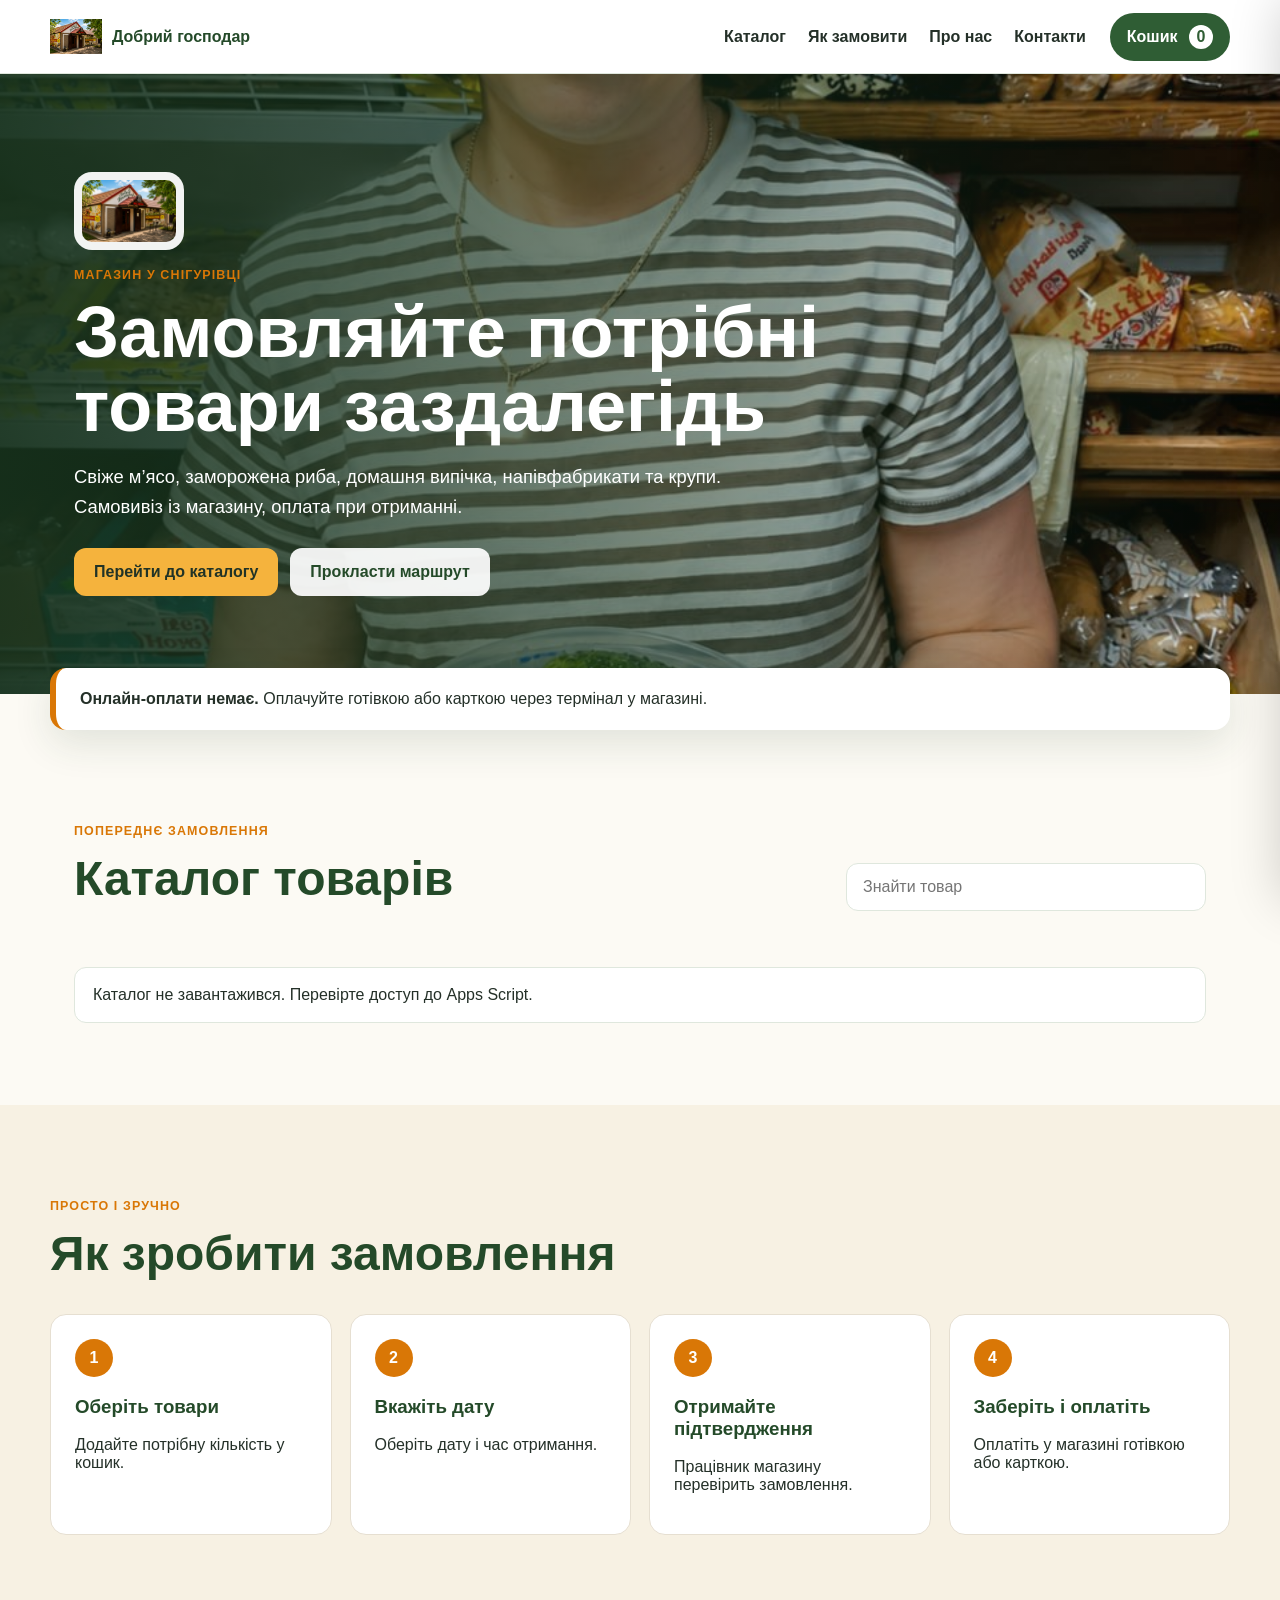
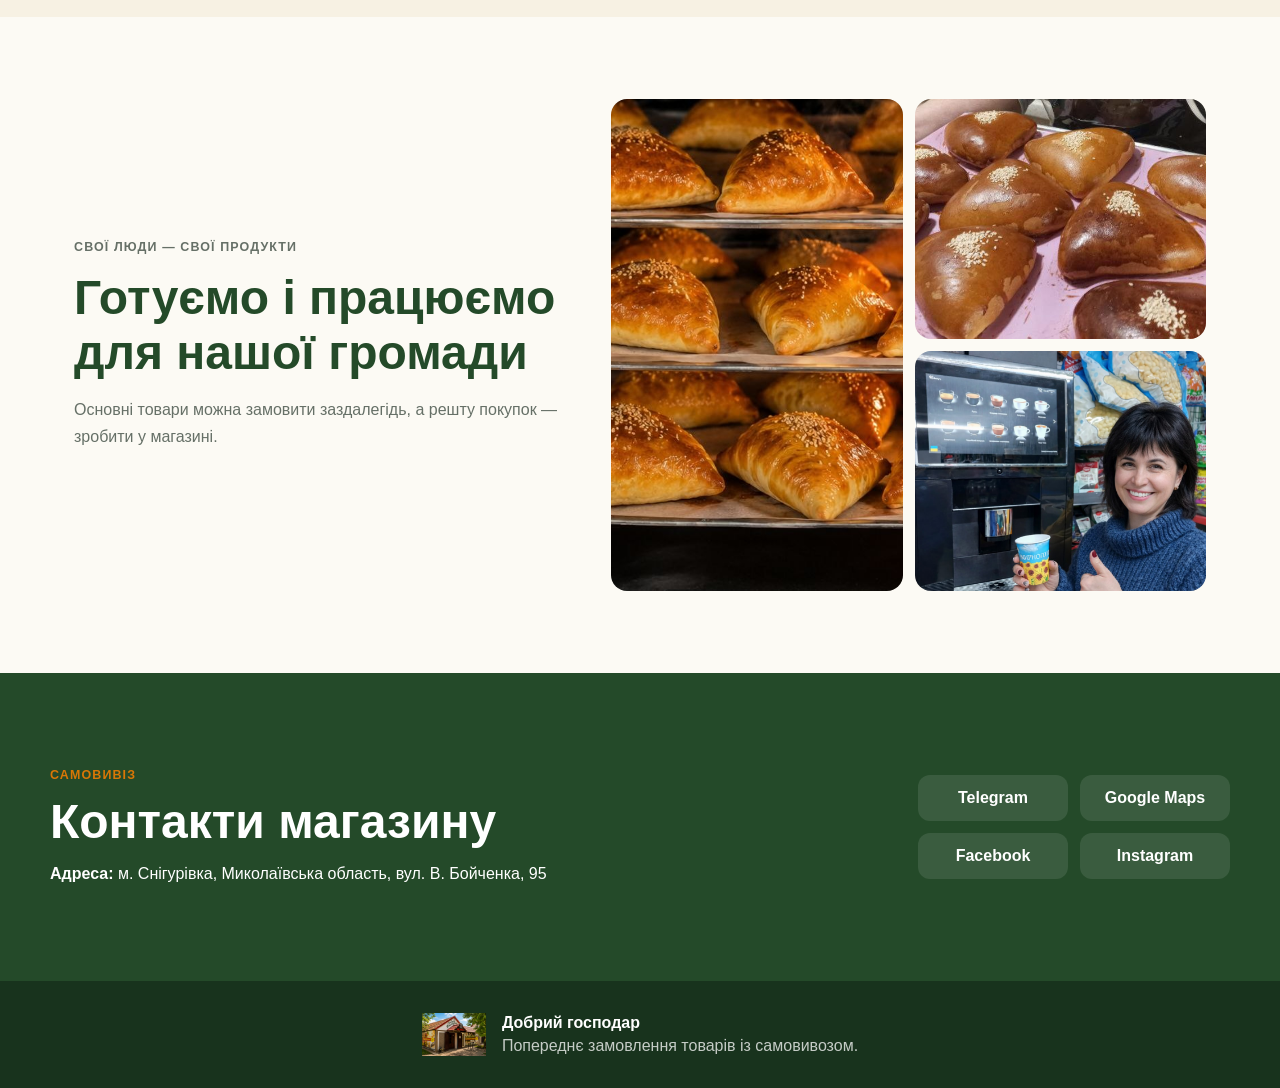
==== index.html @ f9dd35f2 "Перший запуск сайту" ====
<!doctype html>
<html lang="uk">
<head>
  <meta charset="utf-8">
  <meta name="viewport" content="width=device-width, initial-scale=1">
  <meta name="theme-color" content="#244a29">
  <meta name="description" content="Добрий господар — замовлення товарів із самовивозом у Снігурівці.">
  <title>Добрий господар — замовлення товарів</title>
  <link rel="icon" href="assets/logo.png">
  <link rel="apple-touch-icon" href="assets/logo.png">
  <link rel="manifest" href="manifest.json">
  <link rel="stylesheet" href="styles.css">
</head>
<body>
<header class="site-header">
  <a class="brand" href="#top"><img src="assets/logo.png" alt="Логотип"><span>Добрий господар</span></a>
  <nav class="desktop-nav"><a href="#catalog">Каталог</a><a href="#how">Як замовити</a><a href="#about">Про нас</a><a href="#contacts">Контакти</a></nav>
  <button id="cartButton" class="cart-button">Кошик <span id="cartCount">0</span></button>
</header>

<main id="top">
  <section class="hero">
    <img class="hero-image" src="assets/facade.jpg" alt="Фасад магазину">
    <div class="hero-overlay"></div>
    <div class="hero-content">
      <img class="hero-logo" src="assets/logo.png" alt="">
      <p class="eyebrow">Магазин у Снігурівці</p>
      <h1>Замовляйте потрібні товари заздалегідь</h1>
      <p>Свіже м’ясо, заморожена риба, домашня випічка, напівфабрикати та крупи. Самовивіз із магазину, оплата при отриманні.</p>
      <div class="hero-actions">
        <a class="primary-button" href="#catalog">Перейти до каталогу</a>
        <a class="secondary-button" href="https://maps.app.goo.gl/y5YqMkKVmLzNXz3v9" target="_blank">Прокласти маршрут</a>
      </div>
    </div>
  </section>

  <section class="notice"><strong>Онлайн-оплати немає.</strong> Оплачуйте готівкою або карткою через термінал у магазині.</section>

  <section id="catalog" class="section">
    <div class="section-heading">
      <div><p class="eyebrow">Попереднє замовлення</p><h2>Каталог товарів</h2></div>
      <label class="search-box"><span class="sr-only">Пошук</span><input id="searchInput" type="search" placeholder="Знайти товар"></label>
    </div>
    <div id="categoryFilters" class="category-filters"></div>
    <div id="catalogStatus" class="catalog-status">Завантажуємо каталог…</div>
    <div id="productGrid" class="product-grid"></div>
  </section>

  <section id="how" class="section soft-section">
    <div class="section-heading"><div><p class="eyebrow">Просто і зручно</p><h2>Як зробити замовлення</h2></div></div>
    <div class="steps">
      <article><span>1</span><h3>Оберіть товари</h3><p>Додайте потрібну кількість у кошик.</p></article>
      <article><span>2</span><h3>Вкажіть дату</h3><p>Оберіть дату і час отримання.</p></article>
      <article><span>3</span><h3>Отримайте підтвердження</h3><p>Працівник магазину перевірить замовлення.</p></article>
      <article><span>4</span><h3>Заберіть і оплатіть</h3><p>Оплатіть у магазині готівкою або карткою.</p></article>
    </div>
  </section>

  <section id="about" class="section">
    <div class="about-grid">
      <div><p class="eyebrow">Свої люди — свої продукти</p><h2>Готуємо і працюємо для нашої громади</h2><p>Основні товари можна замовити заздалегідь, а решту покупок — зробити у магазині.</p></div>
      <div class="photo-collage"><img src="assets/team.jpg" alt="Працівники"><img src="assets/baking-1.jpg" alt="Випікання"><img src="assets/freezing.jpg" alt="Заморожування"></div>
    </div>
  </section>

  <section id="contacts" class="section contact-section">
    <div><p class="eyebrow">Самовивіз</p><h2>Контакти магазину</h2><p><strong>Адреса:</strong> м. Снігурівка, Миколаївська область, вул. В. Бойченка, 95</p></div>
    <div class="contact-links">
      <a href="https://t.me/gospodarsng" target="_blank">Telegram</a>
      <a href="https://maps.app.goo.gl/y5YqMkKVmLzNXz3v9" target="_blank">Google Maps</a>
      <a href="https://www.facebook.com/profile.php?id=61590557807294" target="_blank">Facebook</a>
      <a href="https://www.instagram.com/d.s.gospodar/" target="_blank">Instagram</a>
    </div>
  </section>
</main>

<footer><img src="assets/logo.png" alt=""><div><strong>Добрий господар</strong><p>Попереднє замовлення товарів із самовивозом.</p></div></footer>

<dialog id="productDialog" class="product-dialog"><button class="dialog-close" data-close-dialog>×</button><div id="productDialogContent"></div></dialog>

<aside id="cartDrawer" class="cart-drawer" aria-hidden="true">
  <div class="cart-header"><h2>Ваше замовлення</h2><button id="closeCartButton">×</button></div>
  <div id="cartItems" class="cart-items"></div>
  <div class="cart-summary"><div><span>Разом</span><strong id="cartTotal">0 грн</strong></div><p>Для вагових товарів остаточна сума може змінитися після зважування.</p><button id="checkoutButton" class="primary-button full-width">Оформити замовлення</button></div>
</aside>
<div id="drawerBackdrop" class="drawer-backdrop"></div>

<dialog id="checkoutDialog" class="checkout-dialog">
  <button class="dialog-close" data-close-checkout>×</button>
  <h2>Оформлення замовлення</h2>
  <form id="checkoutForm">
    <label>Ім’я<input name="customerName" required></label>
    <label>Телефон<input name="phone" required inputmode="tel" placeholder="0XX XXX XX XX"></label>
    <div class="form-row">
      <label>Дата забору<input id="pickupDate" name="pickupDate" type="date" required></label>
      <label>Час забору<select name="pickupTime" required><option value="">Оберіть час</option><option>08:00–10:00</option><option>10:00–12:00</option><option>12:00–15:00</option><option>15:00–17:00</option><option>17:00–19:00</option></select></label>
    </div>
    <label>Спосіб оплати<select name="paymentMethod" required><option>Готівка</option><option>Картка через термінал</option></select></label>
    <label>Коментар<textarea name="comment" rows="3"></textarea></label>
    <label class="consent"><input type="checkbox" required> Погоджуюсь на обробку даних для виконання замовлення.</label>
    <div id="checkoutStatus" class="checkout-status"></div>
    <button class="primary-button full-width" type="submit">Надіслати замовлення</button>
  </form>
</dialog>
<script src="app.js"></script>
</body>
</html>
---- styles.css ----
/* Добрий господар */
:root{--green:#2f5d34;--green-dark:#244a29;--cream:#f7f1e3;--cream-light:#fcfaf4;--orange:#d97706;--text:#243028;--muted:#667067;--white:#fff;--border:#dfe7dd;--shadow:0 14px 38px rgba(35,67,40,.12)}
*{box-sizing:border-box}html{scroll-behavior:smooth}body{margin:0;font-family:Arial,Helvetica,sans-serif;color:var(--text);background:var(--cream-light)}img{max-width:100%;display:block}button,input,select,textarea{font:inherit}a{color:inherit}.site-header{position:sticky;top:0;z-index:50;min-height:74px;padding:10px max(18px,calc((100vw - 1180px)/2));display:flex;align-items:center;gap:24px;background:rgba(255,255,255,.96);border-bottom:1px solid var(--border)}.brand{display:flex;align-items:center;gap:10px;text-decoration:none;font-weight:800;color:var(--green-dark)}.brand img{width:52px;height:52px;object-fit:contain}.desktop-nav{margin-left:auto;display:flex;gap:22px}.desktop-nav a{text-decoration:none;font-weight:700}.cart-button{border:0;border-radius:999px;padding:12px 17px;background:var(--green);color:white;font-weight:800;cursor:pointer}.cart-button span{background:white;color:var(--green);min-width:24px;height:24px;display:inline-grid;place-items:center;border-radius:50%;margin-left:7px}.hero{position:relative;min-height:620px;display:grid;align-items:center;overflow:hidden}.hero-image,.hero-overlay{position:absolute;inset:0;width:100%;height:100%}.hero-image{object-fit:cover}.hero-overlay{background:linear-gradient(90deg,rgba(23,50,28,.92),rgba(23,50,28,.55) 55%,rgba(23,50,28,.12))}.hero-content{position:relative;z-index:1;max-width:1180px;width:100%;margin:0 auto;padding:70px 24px;color:white}.hero-logo{width:110px;background:rgba(255,255,255,.94);padding:8px;border-radius:18px;margin-bottom:18px}.eyebrow{text-transform:uppercase;letter-spacing:.09em;font-size:.78rem;font-weight:900;color:var(--orange)}.hero h1{max-width:750px;font-size:clamp(2.3rem,6vw,4.5rem);line-height:1.03;margin:8px 0 18px}.hero p:not(.eyebrow){max-width:680px;font-size:1.15rem;line-height:1.65}.hero-actions{display:flex;gap:12px;flex-wrap:wrap;margin-top:26px}.primary-button,.secondary-button{display:inline-flex;justify-content:center;align-items:center;min-height:48px;padding:13px 20px;border-radius:12px;border:0;text-decoration:none;font-weight:800;cursor:pointer}.primary-button{background:var(--green);color:white}.hero .primary-button{background:#f5b33d;color:#213326}.secondary-button{background:rgba(255,255,255,.92);color:var(--green-dark)}.notice{max-width:1180px;margin:-26px auto 0;position:relative;z-index:2;background:white;padding:22px 24px;border-radius:16px;box-shadow:var(--shadow);border-left:6px solid var(--orange)}.section{max-width:1180px;margin:0 auto;padding:82px 24px}.soft-section{max-width:none;background:var(--cream);padding-left:max(24px,calc((100vw - 1180px)/2));padding-right:max(24px,calc((100vw - 1180px)/2))}.section-heading{display:flex;align-items:end;justify-content:space-between;gap:20px;margin-bottom:28px}h2{font-size:clamp(2rem,4vw,3rem);margin:5px 0;color:var(--green-dark)}.search-box input{min-width:min(360px,80vw);padding:14px 16px;border:1px solid var(--border);border-radius:12px;background:white}.category-filters{display:flex;gap:10px;flex-wrap:wrap;margin-bottom:28px}.category-filters button{padding:10px 15px;border:1px solid var(--border);border-radius:999px;background:white;cursor:pointer;font-weight:700}.category-filters button.active{background:var(--green);color:white;border-color:var(--green)}.catalog-status{padding:18px;background:white;border-radius:12px;border:1px solid var(--border)}.product-grid{display:grid;grid-template-columns:repeat(3,minmax(0,1fr));gap:22px}.product-card{background:white;border:1px solid var(--border);border-radius:18px;overflow:hidden;box-shadow:0 8px 25px rgba(35,67,40,.07);display:flex;flex-direction:column}.product-card img{width:100%;aspect-ratio:4/3;object-fit:cover;background:#eef1eb}.product-placeholder{width:100%;aspect-ratio:4/3;display:grid;place-items:center;background:linear-gradient(135deg,#edf4eb,#f8f2df);color:var(--green);font-weight:900;text-align:center;padding:20px}.product-card-body{padding:18px;display:flex;flex-direction:column;flex:1}.badge{display:inline-flex;width:fit-content;border-radius:999px;padding:6px 10px;font-size:.8rem;font-weight:800;background:#e7f2e6;color:var(--green-dark)}.badge.unavailable{background:#f5e2e2;color:#8a3030}.product-card h3{margin:12px 0 8px;font-size:1.25rem}.product-card p{color:var(--muted);line-height:1.5}.product-card-footer{margin-top:auto;padding-top:14px;display:flex;align-items:center;justify-content:space-between;gap:12px}.price{color:var(--green-dark);font-size:1.25rem}.product-card-footer button{border:0;padding:11px 14px;border-radius:10px;background:var(--green);color:white;font-weight:800;cursor:pointer}.product-card-footer button:disabled{opacity:.45}.steps{display:grid;grid-template-columns:repeat(4,1fr);gap:18px}.steps article{background:white;border-radius:16px;padding:24px;border:1px solid #e6dfd1}.steps span{width:38px;height:38px;display:grid;place-items:center;border-radius:50%;background:var(--orange);color:white;font-weight:900}.steps h3{color:var(--green-dark)}.about-grid{display:grid;grid-template-columns:1fr 1.2fr;gap:42px;align-items:center}.about-grid p{line-height:1.7;color:var(--muted)}.photo-collage{display:grid;grid-template-columns:1fr 1fr;gap:12px}.photo-collage img{width:100%;height:240px;object-fit:cover;border-radius:16px}.photo-collage img:first-child{grid-row:span 2;height:492px}.contact-section{background:var(--green-dark);color:white;max-width:none;padding-left:max(24px,calc((100vw - 1180px)/2));padding-right:max(24px,calc((100vw - 1180px)/2));display:flex;justify-content:space-between;gap:30px;align-items:center}.contact-section h2{color:white}.contact-links{display:grid;grid-template-columns:repeat(2,minmax(150px,1fr));gap:12px}.contact-links a{padding:14px 18px;border-radius:12px;background:rgba(255,255,255,.1);text-decoration:none;font-weight:800;text-align:center}footer{display:flex;align-items:center;justify-content:center;gap:16px;padding:32px 24px;background:#18331d;color:white}footer img{width:64px}footer p{margin:5px 0 0;opacity:.75}.cart-drawer{position:fixed;z-index:100;top:0;right:0;width:min(460px,100vw);height:100vh;background:white;transform:translateX(105%);transition:transform .25s;box-shadow:-20px 0 50px rgba(0,0,0,.2);display:flex;flex-direction:column}.cart-drawer.open{transform:translateX(0)}.drawer-backdrop{position:fixed;inset:0;z-index:90;background:rgba(0,0,0,.4);opacity:0;pointer-events:none;transition:opacity .25s}.drawer-backdrop.open{opacity:1;pointer-events:auto}.cart-header{padding:20px;display:flex;align-items:center;justify-content:space-between;border-bottom:1px solid var(--border)}.cart-header h2{font-size:1.7rem;margin:0}.cart-header button,.dialog-close{border:0;background:transparent;font-size:2rem;cursor:pointer}.cart-items{padding:18px;overflow-y:auto;flex:1}.cart-item{display:grid;grid-template-columns:1fr auto;gap:12px;padding:14px 0;border-bottom:1px solid var(--border)}.cart-item h4{margin:0 0 6px}.qty-controls{display:flex;align-items:center;gap:8px}.qty-controls button{width:34px;height:34px;border:1px solid var(--border);background:white;border-radius:8px}.remove-link{border:0;background:transparent;color:#a33;padding:4px 0}.cart-summary{padding:20px;border-top:1px solid var(--border)}.cart-summary>div{display:flex;justify-content:space-between;font-size:1.3rem}.cart-summary p{font-size:.86rem;color:var(--muted)}.full-width{width:100%}dialog{border:0;border-radius:18px;padding:0;box-shadow:0 30px 80px rgba(0,0,0,.28);max-height:90vh}dialog::backdrop{background:rgba(0,0,0,.55)}.checkout-dialog{width:min(620px,calc(100vw - 24px));padding:28px}.product-dialog{width:min(850px,calc(100vw - 24px));padding:28px}.dialog-close{position:absolute;right:14px;top:8px}.product-detail{display:grid;grid-template-columns:1fr 1fr;gap:26px}.product-detail img{width:100%;max-height:470px;object-fit:cover;border-radius:14px}.checkout-dialog h2{margin-top:0;padding-right:40px}.checkout-dialog form{display:grid;gap:15px}.checkout-dialog label{display:grid;gap:7px;font-weight:700}.checkout-dialog input,.checkout-dialog select,.checkout-dialog textarea{width:100%;padding:12px 13px;border:1px solid var(--border);border-radius:10px;background:white}.form-row{display:grid;grid-template-columns:1fr 1fr;gap:12px}.consent{grid-template-columns:auto 1fr!important;align-items:start;font-weight:400!important}.consent input{width:auto}.checkout-status{min-height:24px;color:var(--green-dark)}.sr-only{position:absolute;width:1px;height:1px;padding:0;margin:-1px;overflow:hidden;clip:rect(0,0,0,0);white-space:nowrap;border:0}@media(max-width:850px){.desktop-nav{display:none}.site-header{gap:10px}.brand span{display:none}.cart-button{margin-left:auto}.hero{min-height:560px}.product-grid{grid-template-columns:repeat(2,minmax(0,1fr))}.steps{grid-template-columns:repeat(2,1fr)}.about-grid,.product-detail{grid-template-columns:1fr}.contact-section{align-items:stretch;flex-direction:column}}@media(max-width:560px){.section{padding:62px 16px}.hero-content{padding:55px 18px}.hero-logo{width:88px}.notice{margin:-16px 14px 0}.section-heading{align-items:stretch;flex-direction:column}.search-box input{width:100%;min-width:0}.product-grid,.steps{grid-template-columns:1fr}.photo-collage img,.photo-collage img:first-child{height:240px;grid-row:auto}.photo-collage{grid-template-columns:1fr}.contact-links{grid-template-columns:1fr}.form-row{grid-template-columns:1fr}}
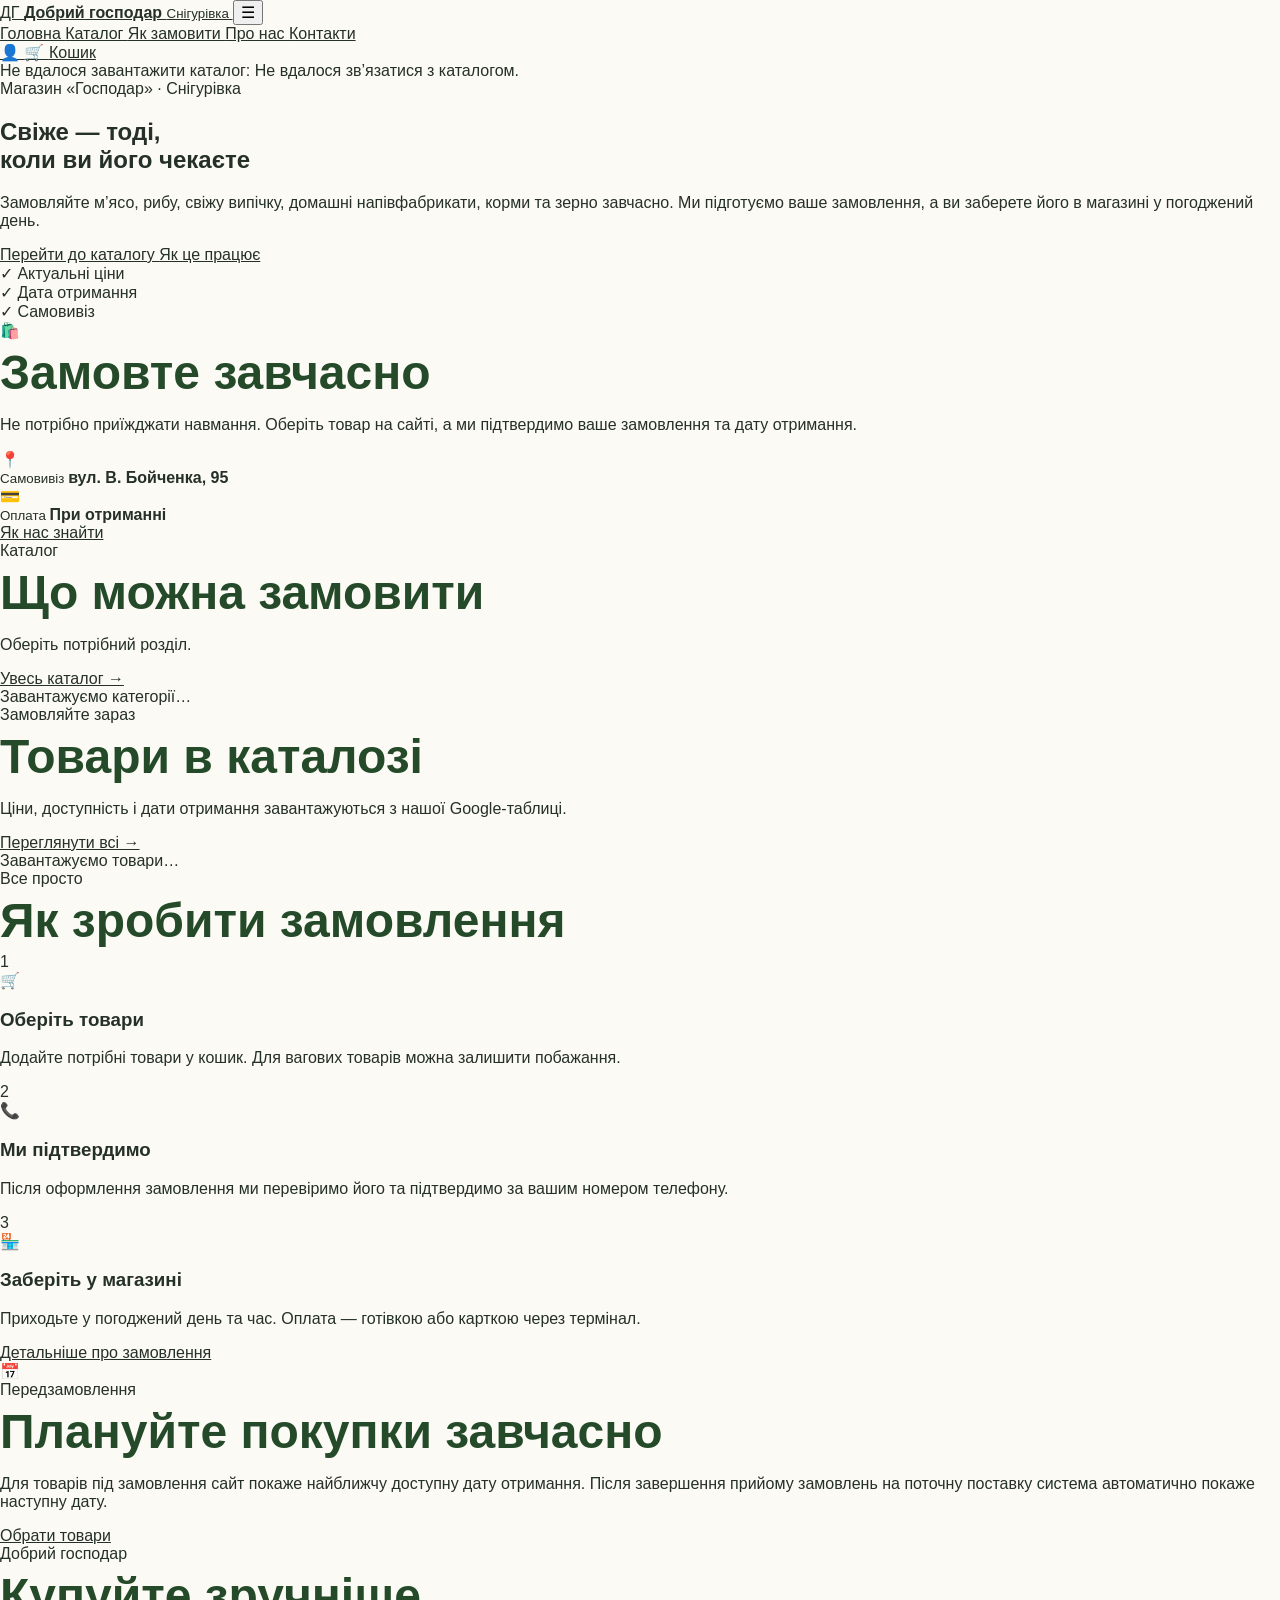
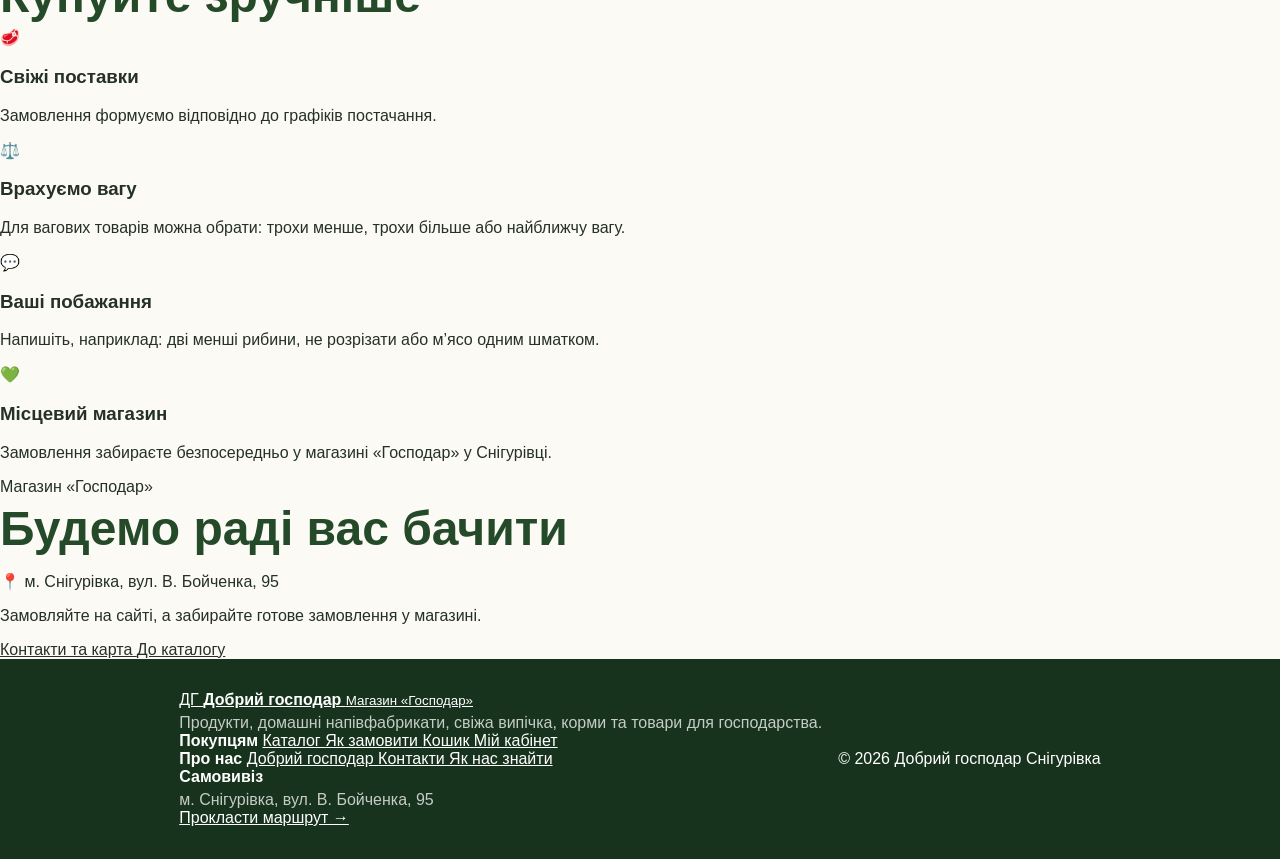
==== commit 582d9765: "Update index.html" ====
--- a/index.html
+++ b/index.html
@@ -1,107 +1,1030 @@
-<!doctype html>
+<!DOCTYPE html>
 <html lang="uk">
 <head>
-  <meta charset="utf-8">
-  <meta name="viewport" content="width=device-width, initial-scale=1">
-  <meta name="theme-color" content="#244a29">
-  <meta name="description" content="Добрий господар — замовлення товарів із самовивозом у Снігурівці.">
-  <title>Добрий господар — замовлення товарів</title>
-  <link rel="icon" href="assets/logo.png">
-  <link rel="apple-touch-icon" href="assets/logo.png">
-  <link rel="manifest" href="manifest.json">
-  <link rel="stylesheet" href="styles.css">
+  <meta charset="UTF-8">
+
+  <meta
+    name="viewport"
+    content="width=device-width, initial-scale=1.0"
+  >
+
+  <title>
+    Добрий господар — замовлення продуктів у Снігурівці
+  </title>
+
+  <meta
+    name="description"
+    content="Добрий господар у Снігурівці — м’ясо, риба, свіжа випічка, домашні напівфабрикати, корми та зерно. Замовляйте завчасно та забирайте в магазині."
+  >
+
+  <meta
+    name="theme-color"
+    content="#315f38"
+  >
+
+  <meta
+    name="robots"
+    content="index, follow"
+  >
+
+  <link
+    rel="manifest"
+    href="manifest.json"
+  >
+
+  <link
+    rel="stylesheet"
+    href="styles.css"
+  >
 </head>
-<body>
-<header class="site-header">
-  <a class="brand" href="#top"><img src="assets/logo.png" alt="Логотип"><span>Добрий господар</span></a>
-  <nav class="desktop-nav"><a href="#catalog">Каталог</a><a href="#how">Як замовити</a><a href="#about">Про нас</a><a href="#contacts">Контакти</a></nav>
-  <button id="cartButton" class="cart-button">Кошик <span id="cartCount">0</span></button>
-</header>
-
-<main id="top">
-  <section class="hero">
-    <img class="hero-image" src="assets/facade.jpg" alt="Фасад магазину">
-    <div class="hero-overlay"></div>
-    <div class="hero-content">
-      <img class="hero-logo" src="assets/logo.png" alt="">
-      <p class="eyebrow">Магазин у Снігурівці</p>
-      <h1>Замовляйте потрібні товари заздалегідь</h1>
-      <p>Свіже м’ясо, заморожена риба, домашня випічка, напівфабрикати та крупи. Самовивіз із магазину, оплата при отриманні.</p>
-      <div class="hero-actions">
-        <a class="primary-button" href="#catalog">Перейти до каталогу</a>
-        <a class="secondary-button" href="https://maps.app.goo.gl/y5YqMkKVmLzNXz3v9" target="_blank">Прокласти маршрут</a>
-      </div>
+
+
+<body data-page="home">
+
+  <!-- ======================================================
+       ВЕРХНЯ ПАНЕЛЬ
+       ====================================================== -->
+
+  <header class="dh-header">
+
+    <div class="dh-header-inner">
+
+      <a
+        href="index.html"
+        class="dh-brand"
+        aria-label="Добрий господар — головна"
+      >
+
+        <span class="dh-brand-mark">
+          ДГ
+        </span>
+
+        <span class="dh-brand-text">
+
+          <strong data-store-name>
+            Добрий господар
+          </strong>
+
+          <small>
+            Снігурівка
+          </small>
+
+        </span>
+
+      </a>
+
+
+      <button
+        type="button"
+        class="dh-menu-button"
+        data-menu-toggle
+        aria-label="Відкрити меню"
+      >
+        ☰
+      </button>
+
+
+      <nav
+        class="dh-nav"
+        data-main-nav
+        aria-label="Головне меню"
+      >
+
+        <a
+          href="index.html"
+          class="is-active"
+        >
+          Головна
+        </a>
+
+        <a href="catalog.html">
+          Каталог
+        </a>
+
+        <a href="how-to-order.html">
+          Як замовити
+        </a>
+
+        <a href="about.html">
+          Про нас
+        </a>
+
+        <a href="contacts.html">
+          Контакти
+        </a>
+
+      </nav>
+
+
+      <div class="dh-header-actions">
+
+        <a
+          href="account.html"
+          class="dh-header-icon"
+          aria-label="Мій кабінет"
+          title="Мій кабінет"
+        >
+          👤
+        </a>
+
+
+        <a
+          href="cart.html"
+          class="dh-cart-button"
+          aria-label="Кошик"
+        >
+
+          <span>
+            🛒
+          </span>
+
+          <span class="dh-cart-text">
+            Кошик
+          </span>
+
+          <span
+            class="dh-cart-count"
+            data-cart-count
+            hidden
+          >
+            0
+          </span>
+
+        </a>
+
+      </div>
+
     </div>
-  </section>
-
-  <section class="notice"><strong>Онлайн-оплати немає.</strong> Оплачуйте готівкою або карткою через термінал у магазині.</section>
-
-  <section id="catalog" class="section">
-    <div class="section-heading">
-      <div><p class="eyebrow">Попереднє замовлення</p><h2>Каталог товарів</h2></div>
-      <label class="search-box"><span class="sr-only">Пошук</span><input id="searchInput" type="search" placeholder="Знайти товар"></label>
+
+  </header>
+
+
+
+  <!-- ======================================================
+       ОСНОВНИЙ ВМІСТ
+       ====================================================== -->
+
+  <main id="pageError">
+
+
+    <!-- ====================================================
+         HERO
+         ==================================================== -->
+
+    <section class="dh-hero">
+
+      <div class="dh-container dh-hero-grid">
+
+        <div class="dh-hero-content">
+
+          <div class="dh-eyebrow">
+            Магазин «Господар» · Снігурівка
+          </div>
+
+
+          <h1>
+            Свіже — тоді,
+            <br>
+            коли ви його чекаєте
+          </h1>
+
+
+          <p class="dh-hero-lead">
+
+            Замовляйте м’ясо, рибу,
+            свіжу випічку, домашні
+            напівфабрикати, корми та зерно
+            завчасно.
+
+            Ми підготуємо ваше замовлення,
+            а ви заберете його в магазині
+            у погоджений день.
+
+          </p>
+
+
+          <div class="dh-hero-buttons">
+
+            <a
+              href="catalog.html"
+              class="dh-primary-btn"
+            >
+              Перейти до каталогу
+            </a>
+
+
+            <a
+              href="how-to-order.html"
+              class="dh-secondary-btn"
+            >
+              Як це працює
+            </a>
+
+          </div>
+
+
+          <div class="dh-hero-features">
+
+            <div>
+              <span>✓</span>
+              Актуальні ціни
+            </div>
+
+            <div>
+              <span>✓</span>
+              Дата отримання
+            </div>
+
+            <div>
+              <span>✓</span>
+              Самовивіз
+            </div>
+
+          </div>
+
+        </div>
+
+
+        <!-- ПРАВА КАРТКА HERO -->
+
+        <aside class="dh-hero-card">
+
+          <div class="dh-hero-card-icon">
+            🛍️
+          </div>
+
+
+          <h2>
+            Замовте завчасно
+          </h2>
+
+
+          <p>
+
+            Не потрібно приїжджати
+            навмання.
+
+            Оберіть товар на сайті,
+            а ми підтвердимо ваше
+            замовлення та дату отримання.
+
+          </p>
+
+
+          <div class="dh-hero-card-row">
+
+            <span>
+              📍
+            </span>
+
+            <div>
+
+              <small>
+                Самовивіз
+              </small>
+
+              <strong data-store-address>
+                вул. В. Бойченка, 95
+              </strong>
+
+            </div>
+
+          </div>
+
+
+          <div class="dh-hero-card-row">
+
+            <span>
+              💳
+            </span>
+
+            <div>
+
+              <small>
+                Оплата
+              </small>
+
+              <strong>
+                При отриманні
+              </strong>
+
+            </div>
+
+          </div>
+
+
+          <a
+            href="contacts.html"
+            class="dh-outline-btn dh-wide"
+          >
+            Як нас знайти
+          </a>
+
+        </aside>
+
+      </div>
+
+    </section>
+
+
+
+    <!-- ====================================================
+         КАТЕГОРІЇ
+         ==================================================== -->
+
+    <section class="dh-section">
+
+      <div class="dh-container">
+
+        <div class="dh-section-heading">
+
+          <div>
+
+            <span class="dh-section-label">
+              Каталог
+            </span>
+
+            <h2>
+              Що можна замовити
+            </h2>
+
+            <p>
+              Оберіть потрібний розділ.
+            </p>
+
+          </div>
+
+
+          <a
+            href="catalog.html"
+            class="dh-text-link"
+          >
+            Увесь каталог →
+          </a>
+
+        </div>
+
+
+        <div
+          class="dh-category-grid"
+          id="categoryGrid"
+        >
+
+          <div class="dh-loading">
+            Завантажуємо категорії…
+          </div>
+
+        </div>
+
+      </div>
+
+    </section>
+
+
+
+    <!-- ====================================================
+         ПОПУЛЯРНІ / ПЕРШІ ТОВАРИ
+         ==================================================== -->
+
+    <section
+      class="dh-section dh-section-soft"
+    >
+
+      <div class="dh-container">
+
+        <div class="dh-section-heading">
+
+          <div>
+
+            <span class="dh-section-label">
+              Замовляйте зараз
+            </span>
+
+            <h2>
+              Товари в каталозі
+            </h2>
+
+            <p>
+
+              Ціни, доступність
+              і дати отримання
+              завантажуються з нашої
+              Google-таблиці.
+
+            </p>
+
+          </div>
+
+
+          <a
+            href="catalog.html"
+            class="dh-text-link"
+          >
+            Переглянути всі →
+          </a>
+
+        </div>
+
+
+        <div
+          class="dh-product-grid"
+          id="productGrid"
+        >
+
+          <div class="dh-loading">
+            Завантажуємо товари…
+          </div>
+
+        </div>
+
+      </div>
+
+    </section>
+
+
+
+    <!-- ====================================================
+         ЯК ЦЕ ПРАЦЮЄ
+         ==================================================== -->
+
+    <section class="dh-section">
+
+      <div class="dh-container">
+
+        <div class="dh-section-heading dh-centered">
+
+          <div>
+
+            <span class="dh-section-label">
+              Все просто
+            </span>
+
+            <h2>
+              Як зробити замовлення
+            </h2>
+
+          </div>
+
+        </div>
+
+
+        <div class="dh-steps-grid">
+
+
+          <article class="dh-step-card">
+
+            <div class="dh-step-number">
+              1
+            </div>
+
+            <div class="dh-step-icon">
+              🛒
+            </div>
+
+            <h3>
+              Оберіть товари
+            </h3>
+
+            <p>
+
+              Додайте потрібні товари
+              у кошик.
+
+              Для вагових товарів
+              можна залишити побажання.
+
+            </p>
+
+          </article>
+
+
+
+          <article class="dh-step-card">
+
+            <div class="dh-step-number">
+              2
+            </div>
+
+            <div class="dh-step-icon">
+              📞
+            </div>
+
+            <h3>
+              Ми підтвердимо
+            </h3>
+
+            <p>
+
+              Після оформлення
+              замовлення ми перевіримо
+              його та підтвердимо
+              за вашим номером телефону.
+
+            </p>
+
+          </article>
+
+
+
+          <article class="dh-step-card">
+
+            <div class="dh-step-number">
+              3
+            </div>
+
+            <div class="dh-step-icon">
+              🏪
+            </div>
+
+            <h3>
+              Заберіть у магазині
+            </h3>
+
+            <p>
+
+              Приходьте у погоджений
+              день та час.
+
+              Оплата — готівкою
+              або карткою через термінал.
+
+            </p>
+
+          </article>
+
+        </div>
+
+
+        <div class="dh-center-button">
+
+          <a
+            href="how-to-order.html"
+            class="dh-secondary-btn"
+          >
+            Детальніше про замовлення
+          </a>
+
+        </div>
+
+      </div>
+
+    </section>
+
+
+
+    <!-- ====================================================
+         ПЕРЕДЗАМОВЛЕННЯ
+         ==================================================== -->
+
+    <section class="dh-section">
+
+      <div class="dh-container">
+
+        <div class="dh-preorder-banner">
+
+
+          <div class="dh-preorder-icon">
+            📅
+          </div>
+
+
+          <div class="dh-preorder-content">
+
+            <span class="dh-section-label">
+              Передзамовлення
+            </span>
+
+
+            <h2>
+              Плануйте покупки завчасно
+            </h2>
+
+
+            <p>
+
+              Для товарів під замовлення
+              сайт покаже найближчу
+              доступну дату отримання.
+
+              Після завершення прийому
+              замовлень на поточну
+              поставку система
+              автоматично покаже
+              наступну дату.
+
+            </p>
+
+          </div>
+
+
+          <a
+            href="catalog.html"
+            class="dh-primary-btn"
+          >
+            Обрати товари
+          </a>
+
+        </div>
+
+      </div>
+
+    </section>
+
+
+
+    <!-- ====================================================
+         ЧОМУ ДОБРИЙ ГОСПОДАР
+         ==================================================== -->
+
+    <section
+      class="dh-section dh-section-soft"
+    >
+
+      <div class="dh-container">
+
+        <div class="dh-section-heading">
+
+          <div>
+
+            <span class="dh-section-label">
+              Добрий господар
+            </span>
+
+            <h2>
+              Купуйте зручніше
+            </h2>
+
+          </div>
+
+        </div>
+
+
+        <div class="dh-benefits-grid">
+
+
+          <article class="dh-benefit-card">
+
+            <span>
+              🥩
+            </span>
+
+            <h3>
+              Свіжі поставки
+            </h3>
+
+            <p>
+              Замовлення формуємо
+              відповідно до графіків
+              постачання.
+            </p>
+
+          </article>
+
+
+
+          <article class="dh-benefit-card">
+
+            <span>
+              ⚖️
+            </span>
+
+            <h3>
+              Врахуємо вагу
+            </h3>
+
+            <p>
+              Для вагових товарів
+              можна обрати:
+              трохи менше,
+              трохи більше
+              або найближчу вагу.
+            </p>
+
+          </article>
+
+
+
+          <article class="dh-benefit-card">
+
+            <span>
+              💬
+            </span>
+
+            <h3>
+              Ваші побажання
+            </h3>
+
+            <p>
+              Напишіть, наприклад:
+              дві менші рибини,
+              не розрізати
+              або м’ясо одним шматком.
+            </p>
+
+          </article>
+
+
+
+          <article class="dh-benefit-card">
+
+            <span>
+              💚
+            </span>
+
+            <h3>
+              Місцевий магазин
+            </h3>
+
+            <p>
+              Замовлення забираєте
+              безпосередньо
+              у магазині «Господар»
+              у Снігурівці.
+            </p>
+
+          </article>
+
+        </div>
+
+      </div>
+
+    </section>
+
+
+
+    <!-- ====================================================
+         КОНТАКТИ НА ГОЛОВНІЙ
+         ==================================================== -->
+
+    <section class="dh-section">
+
+      <div class="dh-container">
+
+        <div class="dh-home-contact">
+
+          <div>
+
+            <span class="dh-section-label">
+              Магазин «Господар»
+            </span>
+
+
+            <h2>
+              Будемо раді вас бачити
+            </h2>
+
+
+            <p class="dh-home-address">
+
+              📍
+
+              <span data-store-address>
+                м. Снігурівка,
+                вул. В. Бойченка, 95
+              </span>
+
+            </p>
+
+
+            <p>
+
+              Замовляйте на сайті,
+              а забирайте готове
+              замовлення у магазині.
+
+            </p>
+
+          </div>
+
+
+          <div class="dh-home-contact-buttons">
+
+            <a
+              href="contacts.html"
+              class="dh-primary-btn"
+            >
+              Контакти та карта
+            </a>
+
+
+            <a
+              href="catalog.html"
+              class="dh-secondary-btn"
+            >
+              До каталогу
+            </a>
+
+          </div>
+
+        </div>
+
+      </div>
+
+    </section>
+
+  </main>
+
+
+
+  <!-- ======================================================
+       НИЖНЯ ЧАСТИНА
+       ====================================================== -->
+
+  <footer class="dh-footer">
+
+    <div class="dh-container dh-footer-grid">
+
+
+      <div class="dh-footer-brand">
+
+        <a
+          href="index.html"
+          class="dh-brand dh-brand-footer"
+        >
+
+          <span class="dh-brand-mark">
+            ДГ
+          </span>
+
+          <span class="dh-brand-text">
+
+            <strong data-store-name>
+              Добрий господар
+            </strong>
+
+            <small>
+              Магазин «Господар»
+            </small>
+
+          </span>
+
+        </a>
+
+
+        <p>
+
+          Продукти,
+          домашні напівфабрикати,
+          свіжа випічка,
+          корми та товари
+          для господарства.
+
+        </p>
+
+      </div>
+
+
+
+      <div class="dh-footer-column">
+
+        <strong>
+          Покупцям
+        </strong>
+
+        <a href="catalog.html">
+          Каталог
+        </a>
+
+        <a href="how-to-order.html">
+          Як замовити
+        </a>
+
+        <a href="cart.html">
+          Кошик
+        </a>
+
+        <a href="account.html">
+          Мій кабінет
+        </a>
+
+      </div>
+
+
+
+      <div class="dh-footer-column">
+
+        <strong>
+          Про нас
+        </strong>
+
+        <a href="about.html">
+          Добрий господар
+        </a>
+
+        <a href="contacts.html">
+          Контакти
+        </a>
+
+        <a href="contacts.html">
+          Як нас знайти
+        </a>
+
+      </div>
+
+
+
+      <div class="dh-footer-column">
+
+        <strong>
+          Самовивіз
+        </strong>
+
+        <p data-store-address>
+          м. Снігурівка,
+          вул. В. Бойченка, 95
+        </p>
+
+        <a href="contacts.html">
+          Прокласти маршрут →
+        </a>
+
+      </div>
+
     </div>
-    <div id="categoryFilters" class="category-filters"></div>
-    <div id="catalogStatus" class="catalog-status">Завантажуємо каталог…</div>
-    <div id="productGrid" class="product-grid"></div>
-  </section>
-
-  <section id="how" class="section soft-section">
-    <div class="section-heading"><div><p class="eyebrow">Просто і зручно</p><h2>Як зробити замовлення</h2></div></div>
-    <div class="steps">
-      <article><span>1</span><h3>Оберіть товари</h3><p>Додайте потрібну кількість у кошик.</p></article>
-      <article><span>2</span><h3>Вкажіть дату</h3><p>Оберіть дату і час отримання.</p></article>
-      <article><span>3</span><h3>Отримайте підтвердження</h3><p>Працівник магазину перевірить замовлення.</p></article>
-      <article><span>4</span><h3>Заберіть і оплатіть</h3><p>Оплатіть у магазині готівкою або карткою.</p></article>
+
+
+    <div class="dh-footer-bottom">
+
+      <div class="dh-container">
+
+        <span>
+          © <span id="currentYear"></span>
+          Добрий господар
+        </span>
+
+        <span>
+          Снігурівка
+        </span>
+
+      </div>
+
     </div>
-  </section>
-
-  <section id="about" class="section">
-    <div class="about-grid">
-      <div><p class="eyebrow">Свої люди — свої продукти</p><h2>Готуємо і працюємо для нашої громади</h2><p>Основні товари можна замовити заздалегідь, а решту покупок — зробити у магазині.</p></div>
-      <div class="photo-collage"><img src="assets/team.jpg" alt="Працівники"><img src="assets/baking-1.jpg" alt="Випікання"><img src="assets/freezing.jpg" alt="Заморожування"></div>
-    </div>
-  </section>
-
-  <section id="contacts" class="section contact-section">
-    <div><p class="eyebrow">Самовивіз</p><h2>Контакти магазину</h2><p><strong>Адреса:</strong> м. Снігурівка, Миколаївська область, вул. В. Бойченка, 95</p></div>
-    <div class="contact-links">
-      <a href="https://t.me/gospodarsng" target="_blank">Telegram</a>
-      <a href="https://maps.app.goo.gl/y5YqMkKVmLzNXz3v9" target="_blank">Google Maps</a>
-      <a href="https://www.facebook.com/profile.php?id=61590557807294" target="_blank">Facebook</a>
-      <a href="https://www.instagram.com/d.s.gospodar/" target="_blank">Instagram</a>
-    </div>
-  </section>
-</main>
-
-<footer><img src="assets/logo.png" alt=""><div><strong>Добрий господар</strong><p>Попереднє замовлення товарів із самовивозом.</p></div></footer>
-
-<dialog id="productDialog" class="product-dialog"><button class="dialog-close" data-close-dialog>×</button><div id="productDialogContent"></div></dialog>
-
-<aside id="cartDrawer" class="cart-drawer" aria-hidden="true">
-  <div class="cart-header"><h2>Ваше замовлення</h2><button id="closeCartButton">×</button></div>
-  <div id="cartItems" class="cart-items"></div>
-  <div class="cart-summary"><div><span>Разом</span><strong id="cartTotal">0 грн</strong></div><p>Для вагових товарів остаточна сума може змінитися після зважування.</p><button id="checkoutButton" class="primary-button full-width">Оформити замовлення</button></div>
-</aside>
-<div id="drawerBackdrop" class="drawer-backdrop"></div>
-
-<dialog id="checkoutDialog" class="checkout-dialog">
-  <button class="dialog-close" data-close-checkout>×</button>
-  <h2>Оформлення замовлення</h2>
-  <form id="checkoutForm">
-    <label>Ім’я<input name="customerName" required></label>
-    <label>Телефон<input name="phone" required inputmode="tel" placeholder="0XX XXX XX XX"></label>
-    <div class="form-row">
-      <label>Дата забору<input id="pickupDate" name="pickupDate" type="date" required></label>
-      <label>Час забору<select name="pickupTime" required><option value="">Оберіть час</option><option>08:00–10:00</option><option>10:00–12:00</option><option>12:00–15:00</option><option>15:00–17:00</option><option>17:00–19:00</option></select></label>
-    </div>
-    <label>Спосіб оплати<select name="paymentMethod" required><option>Готівка</option><option>Картка через термінал</option></select></label>
-    <label>Коментар<textarea name="comment" rows="3"></textarea></label>
-    <label class="consent"><input type="checkbox" required> Погоджуюсь на обробку даних для виконання замовлення.</label>
-    <div id="checkoutStatus" class="checkout-status"></div>
-    <button class="primary-button full-width" type="submit">Надіслати замовлення</button>
-  </form>
-</dialog>
-<script src="app.js"></script>
+
+  </footer>
+
+
+
+  <!-- ======================================================
+       JAVASCRIPT
+       ====================================================== -->
+
+  <script src="app.js"></script>
+
+
+  <script>
+
+    /*
+     * Поточний рік у футері.
+     */
+    const yearElement =
+      document.getElementById(
+        'currentYear'
+      );
+
+    if (yearElement) {
+      yearElement.textContent =
+        new Date().getFullYear();
+    }
+
+
+    /*
+     * PWA / Service Worker.
+     *
+     * Якщо service-worker.js уже є
+     * у репозиторії — залишаємо
+     * можливість встановлювати сайт
+     * на телефон.
+     */
+    if (
+      'serviceWorker' in navigator
+    ) {
+
+      window.addEventListener(
+        'load',
+        () => {
+
+          navigator
+            .serviceWorker
+            .register(
+              'service-worker.js'
+            )
+            .catch(
+              (error) => {
+
+                console.log(
+                  'Service Worker:',
+                  error
+                );
+
+              }
+            );
+
+        }
+      );
+
+    }
+
+  </script>
+
 </body>
 </html>
